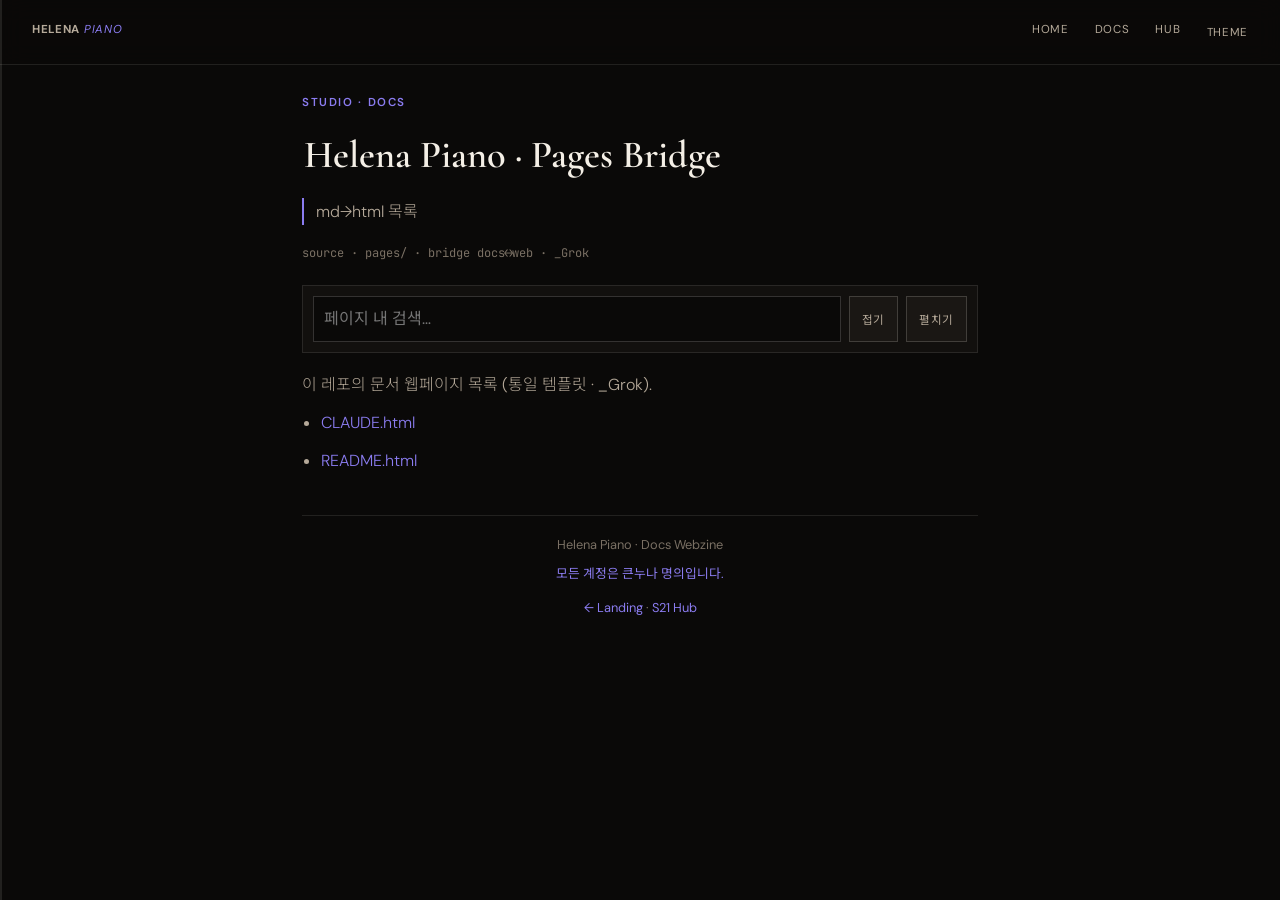
==== pages/index.html @ 00b1bfe5 "docs(_Grok): unified md→html bridge pages for all repo docs Generate consistent document webpages (s" ====
<!DOCTYPE html>
<html lang="ko" data-theme="dark">
<head>
<meta charset="UTF-8">
<meta name="viewport" content="width=device-width, initial-scale=1.0">
<meta name="description" content="md→html 목록">
<meta name="theme-color" content="#0a0908">
<title>Helena Piano · Pages Bridge — Helena Piano</title>
<link rel="icon" href="../icons/favicon-32.png" type="image/png">
<link rel="manifest" href="../site.webmanifest">
<link rel="preconnect" href="https://fonts.googleapis.com">
<link href="https://fonts.googleapis.com/css2?family=Cormorant+Garamond:ital,wght@0,600;1,400&family=DM+Sans:opsz,wght@9..40,400;9..40,600&family=JetBrains+Mono:wght@400&family=Noto+Sans+KR:wght@400;500;700&display=swap" rel="stylesheet">
<style>
:root {
  --ink:#f4efe6; --ink-dim:#b5a999; --ink-mute:#7a7064;
  --paper:#0a0908; --paper-2:#12100e; --paper-3:#1a1714;
  --rule:rgba(244,239,230,.1); --rule2:rgba(244,239,230,.18);
  --accent:#8b7cf0; --gold:#d4a84b;
  --serif:'Cormorant Garamond',serif; --sans:'DM Sans','Noto Sans KR',system-ui,sans-serif;
  --mono:'JetBrains Mono',monospace;
  --gutter:max(22px, calc(env(safe-area-inset-left,0px) + 16px));
  --gutter-r:max(22px, calc(env(safe-area-inset-right,0px) + 16px));
}
[data-theme="light"] {
  --ink:#1a1510; --ink-dim:#5c5348; --ink-mute:#8a8074;
  --paper:#f7f1e6; --paper-2:#efe8db; --paper-3:#fffdf8;
  --rule:rgba(26,21,16,.1); --rule2:rgba(26,21,16,.18);
}
*{box-sizing:border-box;margin:0;padding:0}
html{scroll-behavior:smooth}
body{font-family:var(--sans);background:var(--paper);color:var(--ink);line-height:1.7;min-height:100vh}
a{color:var(--accent);text-decoration:none}
a:hover{filter:brightness(1.15)}
.spine{position:fixed;left:0;top:0;bottom:0;width:2px;background:var(--rule);z-index:50}
.spine-fill{width:100%;height:0;background:var(--accent)}
.mast{position:sticky;top:0;z-index:40;display:flex;justify-content:space-between;align-items:center;gap:12px;
  padding:12px var(--gutter-r) 12px var(--gutter);padding-top:max(12px,env(safe-area-inset-top));
  background:color-mix(in srgb,var(--paper) 90%,transparent);backdrop-filter:blur(12px);border-bottom:1px solid var(--rule)}
.brand{font-family:var(--serif);font-weight:700;letter-spacing:.06em;text-transform:uppercase;font-size:1rem;color:var(--ink)}
.brand em{font-style:italic;color:var(--accent);font-weight:400}
.mast nav{display:flex;flex-wrap:wrap;gap:6px}
.mast a,.mast button{font-size:.72rem;letter-spacing:.06em;text-transform:uppercase;color:var(--ink-dim);
  min-height:40px;padding:8px 10px;background:none;border:none;cursor:pointer;font-family:inherit}
.wrap{max-width:720px;margin:0 auto;padding:28px var(--gutter-r) 80px var(--gutter)}
.kicker{font-size:.72rem;letter-spacing:.14em;text-transform:uppercase;color:var(--accent);font-weight:600;margin-bottom:10px}
h1{font-family:var(--serif);font-size:clamp(1.7rem,6vw,2.4rem);font-weight:600;margin-bottom:10px;padding-inline:2px}
.deck{color:var(--ink-dim);font-weight:300;border-left:2px solid var(--accent);padding-left:12px;margin-bottom:18px}
.meta{font-size:.75rem;color:var(--ink-mute);margin-bottom:22px;font-family:var(--mono)}
.prose h2{font-family:var(--serif);font-size:1.35rem;margin:1.6em 0 .6em;color:var(--ink)}
.prose h3{font-size:1.05rem;margin:1.2em 0 .5em}
.prose p,.prose li{color:var(--ink-dim);font-weight:300;margin-bottom:.7em}
.prose ul,.prose ol{margin:0 0 1em 1.2em}
.prose code{font-family:var(--mono);font-size:.85em;color:var(--accent)}
.prose pre{background:var(--paper-2);border:1px solid var(--rule);padding:14px;overflow-x:auto;margin:1em 0;font-size:.82rem}
.prose table{width:100%;border-collapse:collapse;font-size:.88rem;margin:1em 0}
.prose th,.prose td{border:1px solid var(--rule);padding:8px 10px;text-align:left;vertical-align:top}
.prose th{background:var(--paper-3);color:var(--ink-mute);font-size:.72rem;letter-spacing:.06em;text-transform:uppercase}
.prose blockquote{border-left:2px solid var(--accent);padding:8px 14px;color:var(--ink-dim);margin:1em 0;background:var(--paper-2)}
.appbar{display:flex;flex-wrap:wrap;gap:8px;margin-bottom:18px;padding:10px;background:var(--paper-2);border:1px solid var(--rule);position:sticky;top:56px;z-index:30}
.appbar input{flex:1 1 140px;min-height:40px;padding:8px 10px;border:1px solid var(--rule2);background:var(--paper);color:var(--ink);font:inherit}
.appbar button{min-height:40px;padding:8px 12px;border:1px solid var(--rule2);background:var(--paper-3);color:var(--ink-dim);font-size:.72rem;text-transform:uppercase;letter-spacing:.06em;cursor:pointer;font-family:inherit}
.foot{margin-top:40px;padding-top:18px;border-top:1px solid var(--rule);text-align:center;color:var(--ink-mute);font-size:.8rem}
.foot .a{color:var(--accent);margin-top:8px}
.sec{border:1px solid var(--rule);background:var(--paper-2);margin:1em 0;border-radius:2px;overflow:hidden}
.sec > .sec-h{width:100%;display:flex;justify-content:space-between;align-items:center;gap:10px;padding:12px 14px;background:none;border:none;color:inherit;font:inherit;cursor:pointer;text-align:left;min-height:48px}
.sec > .sec-h h2{margin:0;font-size:1.15rem;font-family:var(--serif)}
.sec .ico{width:28px;height:28px;border:1px solid var(--rule2);display:grid;place-items:center;color:var(--accent)}
.sec.open .ico{transform:rotate(45deg)}
.sec .sec-b{display:grid;grid-template-rows:0fr;transition:grid-template-rows .3s}
.sec.open .sec-b{grid-template-rows:1fr}
.sec .sec-i{overflow:hidden;min-height:0;opacity:0;padding:0 14px;transition:opacity .25s}
.sec.open .sec-i{opacity:1;padding:0 14px 14px}
mark.hit{background:color-mix(in srgb,var(--accent) 35%,transparent)}
</style>
</head>
<body>
<div class="spine" aria-hidden="true"><div class="spine-fill" id="spineFill"></div></div>
<header class="mast">
  <a class="brand" href="../">Helena <em>Piano</em></a>
  <nav>
    <a href="../">Home</a>
    <a href="../docs/">Docs</a>
    <a href="https://helena751107.github.io/helena_phone/">Hub</a>
    <button type="button" id="themeBtn">Theme</button>
  </nav>
</header>
<main class="wrap">
  <div class="kicker">Studio · Docs</div>
  <h1>Helena Piano · Pages Bridge</h1>
  <p class="deck">md→html 목록</p>
  <div class="meta">source · pages/ · bridge docs↔web · _Grok</div>
  <div class="appbar">
    <input type="search" id="q" placeholder="페이지 내 검색…" autocomplete="off">
    <button type="button" id="fold">접기</button>
    <button type="button" id="expand">펼치기</button>
  </div>
  <article class="prose" id="prose"><p>이 레포의 문서 웹페이지 목록 (통일 템플릿 · _Grok).</p><ul><li><a href="CLAUDE.html">CLAUDE.html</a></li><li><a href="README.html">README.html</a></li></ul></article>
  <footer class="foot">
    <div>Helena Piano · Docs Webzine</div>
    <div class="a">모든 계정은 큰누나 명의입니다.</div>
    <p style="margin-top:12px"><a href="../">← Landing</a> · <a href="https://helena751107.github.io/helena_phone/">S21 Hub</a></p>
  </footer>
</main>
<script>
(() => {
  const root = document.documentElement;
  const saved = localStorage.getItem('helena-doc-theme');
  if (saved) root.setAttribute('data-theme', saved);
  document.getElementById('themeBtn')?.addEventListener('click', () => {
    const n = root.getAttribute('data-theme') === 'dark' ? 'light' : 'dark';
    root.setAttribute('data-theme', n);
    localStorage.setItem('helena-doc-theme', n);
  });
  const spine = document.getElementById('spineFill');
  addEventListener('scroll', () => {
    const max = document.documentElement.scrollHeight - innerHeight;
    if (spine) spine.style.height = (max > 0 ? (scrollY / max) * 100 : 0) + '%';
  }, { passive: true });
  const prose = document.getElementById('prose');
  if (prose) {
    [...prose.querySelectorAll(':scope > h2')].forEach((h2) => {
      const sec = document.createElement('div');
      sec.className = 'sec open';
      const btn = document.createElement('button');
      btn.type = 'button'; btn.className = 'sec-h';
      const tw = document.createElement('div'); tw.appendChild(h2.cloneNode(true));
      const ico = document.createElement('span'); ico.className = 'ico'; ico.textContent = '+';
      btn.appendChild(tw); btn.appendChild(ico);
      const body = document.createElement('div'); body.className = 'sec-b';
      const inner = document.createElement('div'); inner.className = 'sec-i';
      let n = h2.nextSibling; const move = [];
      while (n && !(n.nodeType === 1 && n.tagName === 'H2')) { move.push(n); n = n.nextSibling; }
      move.forEach(x => inner.appendChild(x));
      body.appendChild(inner); sec.appendChild(btn); sec.appendChild(body);
      h2.replaceWith(sec);
      btn.addEventListener('click', () => {
        const on = !sec.classList.contains('open');
        sec.classList.toggle('open', on);
      });
    });
    const setAll = (open) => prose.querySelectorAll('.sec').forEach(s => s.classList.toggle('open', open));
    document.getElementById('fold')?.addEventListener('click', () => setAll(false));
    document.getElementById('expand')?.addEventListener('click', () => setAll(true));
    document.getElementById('q')?.addEventListener('input', (e) => {
      const q = e.target.value.trim().toLowerCase();
      prose.querySelectorAll('.sec').forEach(sec => {
        const hit = !q || sec.innerText.toLowerCase().includes(q);
        sec.style.display = hit ? '' : 'none';
        if (hit && q) sec.classList.add('open');
      });
    });
  }
})();
</script>
</body>
</html>
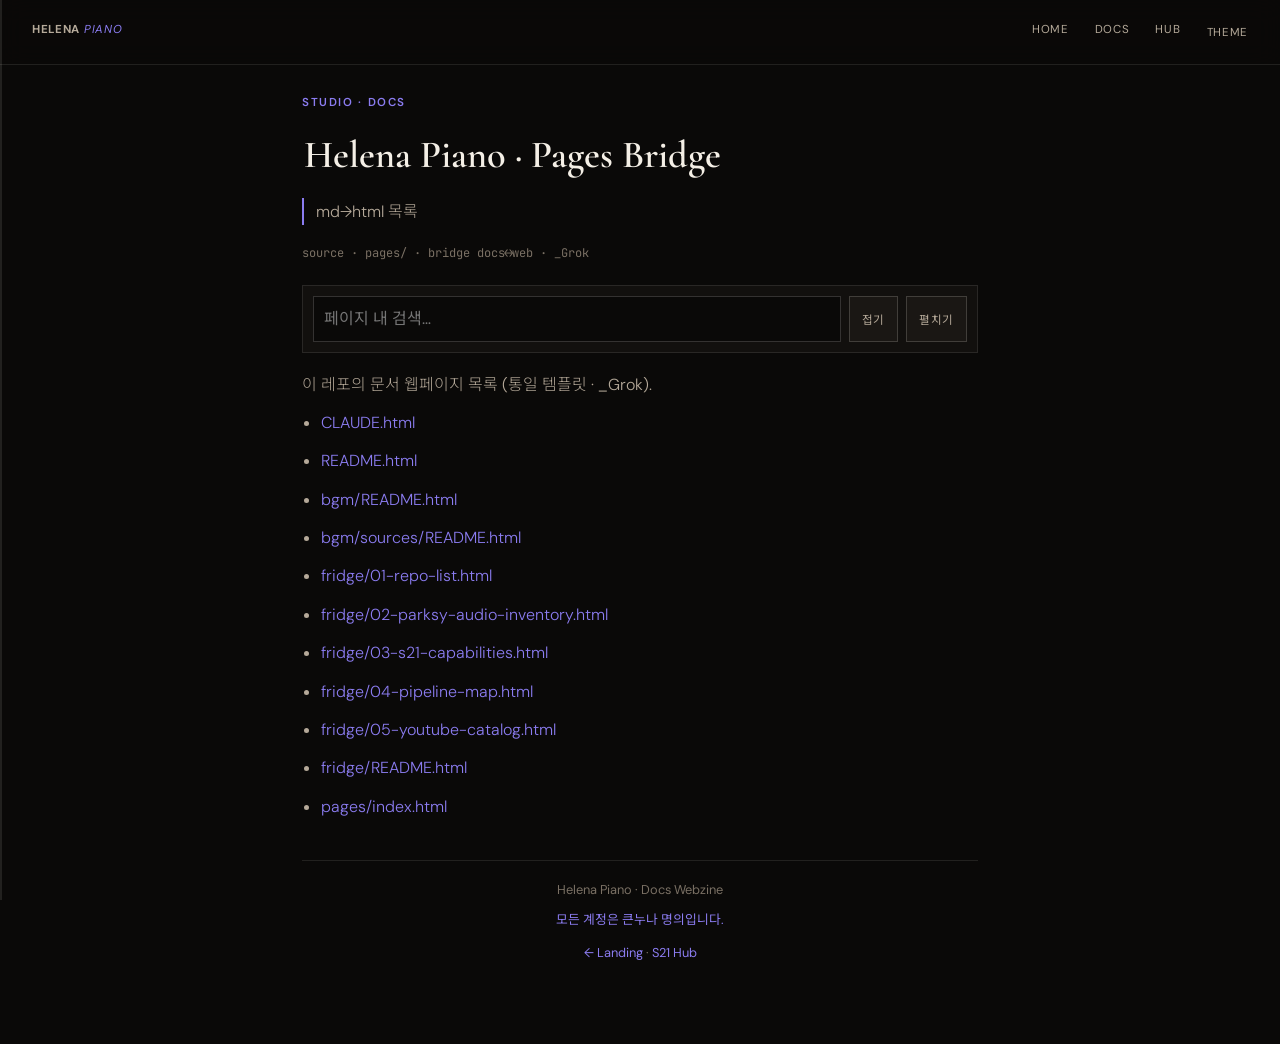
==== commit d7498ffc: "feat: GEO 원조 스탬프(JSON-LD 정체 그래프) 적용 + md→html 동기화 - 모든 페이지 <head>에 canonical + Person(@id→GitHub #pe" ====
--- a/pages/index.html
+++ b/pages/index.html
@@ -6,10 +6,45 @@
 <meta name="description" content="md→html 목록">
 <meta name="theme-color" content="#0a0908">
 <title>Helena Piano · Pages Bridge — Helena Piano</title>
+<link rel="canonical" href="https://helena751107.github.io/helena-piano/pages/index.html">
+<script type="application/ld+json">
+{
+  "@context": "https://schema.org",
+  "@graph": [
+    {
+      "@type": "Person",
+      "@id": "https://github.com/helena751107#person",
+      "name": "Helena Park",
+      "url": "https://github.com/helena751107",
+      "description": "Made in Korea — not a developer. One Galaxy S21, built by voice, for a sister.",
+      "sameAs": [
+        "https://github.com/helena751107",
+        "https://helena751107.github.io/helena_phone/",
+        "https://www.youtube.com/@helena_phone",
+        "https://www.youtube.com/@HelenaPark-e7c"
+      ]
+    },
+    {
+      "@type": "WebPage",
+      "@id": "https://helena751107.github.io/helena-piano/pages/index.html#webpage",
+      "url": "https://helena751107.github.io/helena-piano/pages/index.html",
+      "name": "Helena Piano · Pages Bridge",
+      "inLanguage": "ko",
+      "publisher": {
+        "@id": "https://github.com/helena751107#person"
+      },
+      "author": {
+        "@id": "https://github.com/helena751107#person"
+      }
+    }
+  ]
+}
+</script>
 <link rel="icon" href="../icons/favicon-32.png" type="image/png">
 <link rel="manifest" href="../site.webmanifest">
 <link rel="preconnect" href="https://fonts.googleapis.com">
 <link href="https://fonts.googleapis.com/css2?family=Cormorant+Garamond:ital,wght@0,600;1,400&family=DM+Sans:opsz,wght@9..40,400;9..40,600&family=JetBrains+Mono:wght@400&family=Noto+Sans+KR:wght@400;500;700&display=swap" rel="stylesheet">
+<link rel="stylesheet" href="https://helena751107.github.io/helena_phone/assets/webzine.css">
 <style>
 :root {
   --ink:#f4efe6; --ink-dim:#b5a999; --ink-mute:#7a7064;
@@ -94,7 +129,7 @@
     <button type="button" id="fold">접기</button>
     <button type="button" id="expand">펼치기</button>
   </div>
-  <article class="prose" id="prose"><p>이 레포의 문서 웹페이지 목록 (통일 템플릿 · _Grok).</p><ul><li><a href="CLAUDE.html">CLAUDE.html</a></li><li><a href="README.html">README.html</a></li></ul></article>
+  <article class="prose" id="prose"><p>이 레포의 문서 웹페이지 목록 (통일 템플릿 · _Grok).</p><ul><li><a href="CLAUDE.html">CLAUDE.html</a></li><li><a href="README.html">README.html</a></li><li><a href="bgm/README.html">bgm/README.html</a></li><li><a href="bgm/sources/README.html">bgm/sources/README.html</a></li><li><a href="fridge/01-repo-list.html">fridge/01-repo-list.html</a></li><li><a href="fridge/02-parksy-audio-inventory.html">fridge/02-parksy-audio-inventory.html</a></li><li><a href="fridge/03-s21-capabilities.html">fridge/03-s21-capabilities.html</a></li><li><a href="fridge/04-pipeline-map.html">fridge/04-pipeline-map.html</a></li><li><a href="fridge/05-youtube-catalog.html">fridge/05-youtube-catalog.html</a></li><li><a href="fridge/README.html">fridge/README.html</a></li><li><a href="pages/index.html">pages/index.html</a></li></ul></article>
   <footer class="foot">
     <div>Helena Piano · Docs Webzine</div>
     <div class="a">모든 계정은 큰누나 명의입니다.</div>
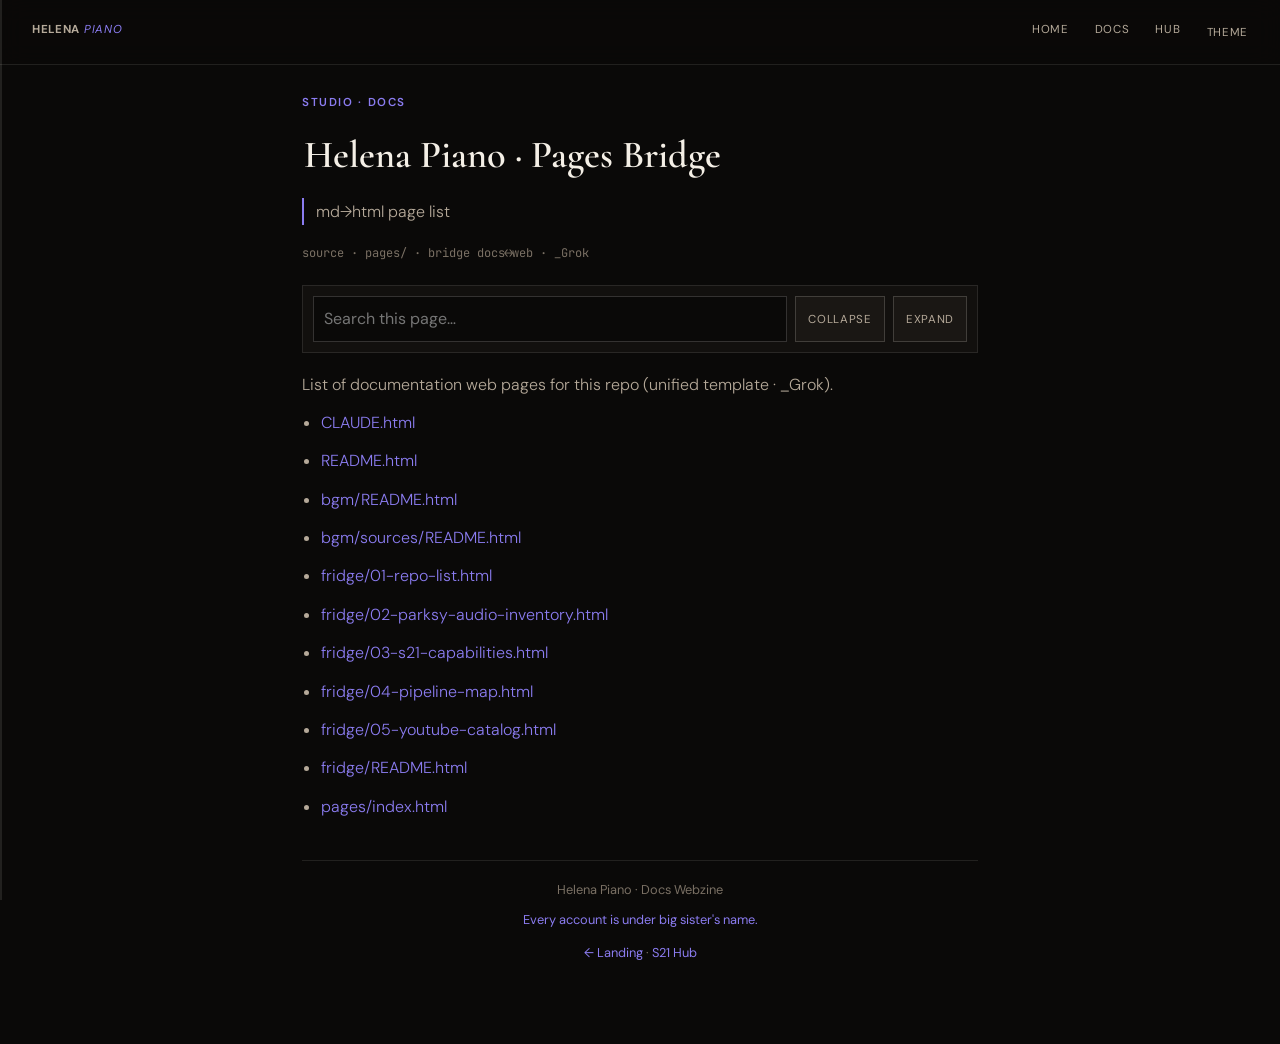
==== commit cf22f081: "i18n: GitHub Pages 영문 전환 — index.html + site.webmanifest + pages/index.html Co-Authored-By: Claude S" ====
--- a/pages/index.html
+++ b/pages/index.html
@@ -1,9 +1,9 @@
 <!DOCTYPE html>
-<html lang="ko" data-theme="dark">
+<html lang="en" data-theme="dark">
 <head>
 <meta charset="UTF-8">
 <meta name="viewport" content="width=device-width, initial-scale=1.0">
-<meta name="description" content="md→html 목록">
+<meta name="description" content="md→html page list">
 <meta name="theme-color" content="#0a0908">
 <title>Helena Piano · Pages Bridge — Helena Piano</title>
 <link rel="canonical" href="https://helena751107.github.io/helena-piano/pages/index.html">
@@ -29,7 +29,7 @@
       "@id": "https://helena751107.github.io/helena-piano/pages/index.html#webpage",
       "url": "https://helena751107.github.io/helena-piano/pages/index.html",
       "name": "Helena Piano · Pages Bridge",
-      "inLanguage": "ko",
+      "inLanguage": "en",
       "publisher": {
         "@id": "https://github.com/helena751107#person"
       },
@@ -122,17 +122,17 @@
 <main class="wrap">
   <div class="kicker">Studio · Docs</div>
   <h1>Helena Piano · Pages Bridge</h1>
-  <p class="deck">md→html 목록</p>
+  <p class="deck">md→html page list</p>
   <div class="meta">source · pages/ · bridge docs↔web · _Grok</div>
   <div class="appbar">
-    <input type="search" id="q" placeholder="페이지 내 검색…" autocomplete="off">
-    <button type="button" id="fold">접기</button>
-    <button type="button" id="expand">펼치기</button>
+    <input type="search" id="q" placeholder="Search this page…" autocomplete="off">
+    <button type="button" id="fold">Collapse</button>
+    <button type="button" id="expand">Expand</button>
   </div>
-  <article class="prose" id="prose"><p>이 레포의 문서 웹페이지 목록 (통일 템플릿 · _Grok).</p><ul><li><a href="CLAUDE.html">CLAUDE.html</a></li><li><a href="README.html">README.html</a></li><li><a href="bgm/README.html">bgm/README.html</a></li><li><a href="bgm/sources/README.html">bgm/sources/README.html</a></li><li><a href="fridge/01-repo-list.html">fridge/01-repo-list.html</a></li><li><a href="fridge/02-parksy-audio-inventory.html">fridge/02-parksy-audio-inventory.html</a></li><li><a href="fridge/03-s21-capabilities.html">fridge/03-s21-capabilities.html</a></li><li><a href="fridge/04-pipeline-map.html">fridge/04-pipeline-map.html</a></li><li><a href="fridge/05-youtube-catalog.html">fridge/05-youtube-catalog.html</a></li><li><a href="fridge/README.html">fridge/README.html</a></li><li><a href="pages/index.html">pages/index.html</a></li></ul></article>
+  <article class="prose" id="prose"><p>List of documentation web pages for this repo (unified template · _Grok).</p><ul><li><a href="CLAUDE.html">CLAUDE.html</a></li><li><a href="README.html">README.html</a></li><li><a href="bgm/README.html">bgm/README.html</a></li><li><a href="bgm/sources/README.html">bgm/sources/README.html</a></li><li><a href="fridge/01-repo-list.html">fridge/01-repo-list.html</a></li><li><a href="fridge/02-parksy-audio-inventory.html">fridge/02-parksy-audio-inventory.html</a></li><li><a href="fridge/03-s21-capabilities.html">fridge/03-s21-capabilities.html</a></li><li><a href="fridge/04-pipeline-map.html">fridge/04-pipeline-map.html</a></li><li><a href="fridge/05-youtube-catalog.html">fridge/05-youtube-catalog.html</a></li><li><a href="fridge/README.html">fridge/README.html</a></li><li><a href="pages/index.html">pages/index.html</a></li></ul></article>
   <footer class="foot">
     <div>Helena Piano · Docs Webzine</div>
-    <div class="a">모든 계정은 큰누나 명의입니다.</div>
+    <div class="a">Every account is under big sister's name.</div>
     <p style="margin-top:12px"><a href="../">← Landing</a> · <a href="https://helena751107.github.io/helena_phone/">S21 Hub</a></p>
   </footer>
 </main>
